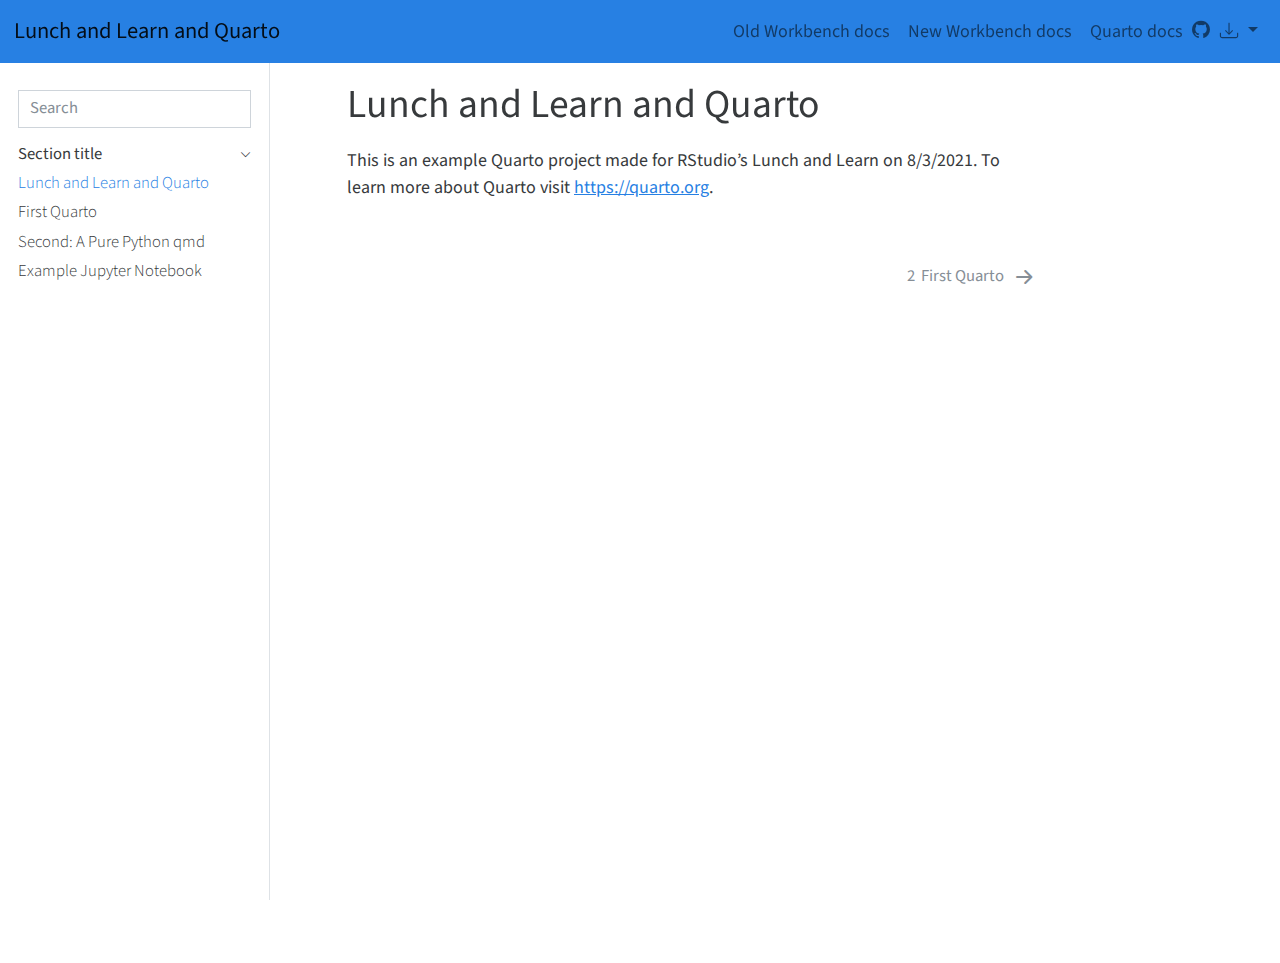
==== _book/index.html @ 731941e2 "First commit" ====
<!DOCTYPE html>
<html xmlns="http://www.w3.org/1999/xhtml" lang="" xml:lang=""><head>
  <meta charset="utf-8">
  <meta name="generator" content="quarto-0.2.78">
  <meta name="viewport" content="width=device-width, initial-scale=1.0, user-scalable=yes">
  <title>Lunch and Learn and Quarto</title>
  <style>
    code{white-space: pre-wrap;}
    span.smallcaps{font-variant: small-caps;}
    span.underline{text-decoration: underline;}
    div.column{display: inline-block; vertical-align: top; width: 50%;}
    div.hanging-indent{margin-left: 1.5em; text-indent: -1.5em;}
    ul.task-list{list-style: none;}
  </style>

  <!--[if lt IE 9]>
    <script src="//cdnjs.cloudflare.com/ajax/libs/html5shiv/3.7.3/html5shiv-printshiv.min.js"></script>
  <![endif]-->
  <script src="site_libs/quarto-nav/quarto-nav.js"></script>
  <script src="site_libs/quarto-nav/headroom.min.js"></script>
  <meta name="quarto:offset" content="./">
  <script src="site_libs/quarto-search/autocomplete.min.js"></script>
  <script src="site_libs/quarto-search/fuse.min.js"></script>
  <script src="site_libs/quarto-search/quarto-search.js"></script>
  <link href="./first.html" rel="next">
  <script src="site_libs/quarto-html/quarto.js"></script>
  <script src="site_libs/quarto-html/popper.min.js"></script>
  <script src="site_libs/quarto-html/tippy.umd.min.js"></script>
  <script src="site_libs/quarto-html/clipboard.min.js"></script>
  <script src="site_libs/quarto-html/anchor.min.js"></script>
  <link href="site_libs/quarto-html/tippy.css" rel="stylesheet">
  <link href="site_libs/quarto-html/quarto-syntax-highlighting.css" rel="stylesheet">
  <script src="site_libs/bootstrap/bootstrap.min.js"></script>
  <link href="site_libs/bootstrap/bootstrap-icons.css" rel="stylesheet">
  <link href="site_libs/bootstrap/bootstrap.min.css" rel="stylesheet">
</head>
<body>
<div id="quarto-search-results"></div>
<header id="quarto-header" class="headroom fixed-top">
<nav class="navbar navbar-expand-lg navbar-light bg-primary ">
    <div class="container-fluid">
  <a class="navbar-brand" href="./index.html">
    <span class="navbar-title">Lunch and Learn and Quarto</span>
  </a>
      <button class="navbar-toggler" type="button" data-bs-toggle="collapse" data-bs-target="#navbarCollapse" aria-controls="navbarCollapse" aria-expanded="false" aria-label="Toggle navigation" onclick="if (window.quartoToggleHeadroom) { window.quartoToggleHeadroom(); }">
  <span class="navbar-toggler-icon"></span>
</button>
      <div class="collapse navbar-collapse" id="navbarCollapse">
        <ul class="navbar-nav navbar-nav-scroll ms-auto">
  <li class="nav-item">
    <a class="nav-link" href="https://docs.rstudio.com/ide/server-pro/">Old Workbench docs</a>
  </li>  
  <li class="nav-item">
    <a class="nav-link" href="https://docs.rstudio.com/ide/server-pro/latest/">New Workbench docs</a>
  </li>  
  <li class="nav-item">
    <a class="nav-link" href="https://quarto.org">Quarto docs</a>
  </li>  
  <li class="nav-item compact">
    <a class="nav-link" href="https://github.com/pommevilla/lunch_and_learn_and_quarto"><i class="bi-github" role="img" aria-label="Source Code">
</i> 
 </a>
  </li>  
  <li class="nav-item dropdown  compact">
    <a class="nav-link dropdown-toggle" href="#" id="" role="button" data-bs-toggle="dropdown" aria-expanded="false">
      <i class="bi-download" role="img" aria-label="Download">
</i> 
    </a>
    <ul class="dropdown-menu dropdown-menu-end" aria-labelledby="">    
        <li>
    <a class="dropdown-item" href="./Lunch-and-Learn-and-Quarto.docx"><i class="bi-file-word" role="img">
</i> 
 Download Docx</a>
  </li>  
        <li>
    <a class="dropdown-item" href="./Lunch-and-Learn-and-Quarto.pdf"><i class="bi-file-pdf" role="img">
</i> 
 Download PDF</a>
  </li>  
    </ul>
  </li>
</ul>
      </div> <!-- /navcollapse -->
  </div> <!-- /container-fluid -->
</nav>
<nav class="quarto-secondary-nav py-2 d-lg-none d-md-block " data-bs-toggle="collapse" data-bs-target="#quarto-sidebar" aria-controls="quarto-sidebar" aria-expanded="false" aria-label="Toggle sidebar navigation" onclick="if (window.quartoToggleHeadroom) { window.quartoToggleHeadroom(); }">
  <div class="container-fluid d-flex justify-content-between">
    <h1 class="quarto-secondary-nav-title mb-0 fs-3 d-inline">Lunch and Learn and Quarto</h1>
    <button type="button" class="quarto-btn-toggle btn d-lg-none py-0 px-1 d-inline-block border-0 ">
      <i class="bi bi-chevron-right"></i>
    </button>
  </div>
</nav>
</header>
 <!-- /navbar/sidebar -->
<div class="container-fluid quarto-container d-flex flex-column page-layout-article">
<div class="row flex-fill" id="quarto-content">
  <div id="quarto-sidebar" class="col col-12 col-lg-3 d-lg-flex px-0 pt-0 sidebar collapse sidebar-navigation">
    <nav class="me-lg-auto py-2 docked  overflow-scroll">
    <div class="d-flex px-3 mt-2 flex-shrink-0 align-items-center">
      <div class="sidebar-search">
      <form class="d-flex mb-0">
  <input id="quarto-search" class="form-control" type="search" placeholder="Search" aria-label="Search">
</form>
      </div>
    </div>
  <div class="sidebar-menu-container"> 
  <ul class="list-unstyled mt-1 px-3">
      <ul class="list-unstyled sidebar-section depth1">
    <li class="">
        <div class="me-auto ">
            <a class="sidebar-section-item d-inline-flex text-start w-100 " data-bs-toggle="collapse" data-bs-target="#sectiontitle-collapse" aria-expanded="true">
              <div class="me-auto  sidebar-section-item">Section title</div>
            <div><i class="bi bi-chevron-right ms-2 "></i></div>
            </a>
        </div>
      <div class="collapse  show" id="sectiontitle-collapse">
        <ul class="list-unstyled sidebar-item-contents">
          <li class="sidebar-item">
  <a href="./index.html" class="active"><span class="chapter-title">Lunch and Learn and Quarto</span></a>
</li>
          <li class="sidebar-item">
  <a href="./first.html" class=""><span class="chapter-title">First Quarto</span></a>
</li>
          <li class="sidebar-item">
  <a href="./second.html" class=""><span class="chapter-title">Second: A Pure Python qmd</span></a>
</li>
          <li class="sidebar-item">
  <a href="./third.html" class=""><span class="chapter-title">Example Jupyter Notebook</span></a>
</li>
        </ul>
      </div>
    </li>
  </ul>
  </ul>
  </div>
</nav>
  </div>
  <div id="quarto-toc-sidebar" class="col col-md-3 col-lg-2 d-none d-md-block sidebar sidebar-toc order-last"></div>
  <div class="col mx-auto col-sm-12 col-md-9 col-lg-7 col-xl-7 px-lg-4 pe-xxl-4 ps-xxl-0">
<main>
<header id="title-block-header">
<h1 class="title d-none d-lg-block display-7">Lunch and Learn and Quarto</h1>
</header>
<p>This is an example Quarto project made for RStudio’s Lunch and Learn on 8/3/2021. To learn more about Quarto visit <a href="https://quarto.org" class="uri">https://quarto.org</a>.</p>

<!-- -->
<script type="application/javascript">
window.document.addEventListener("DOMContentLoaded", function (event) {
  const icon = "";
  const anchorJS = new window.AnchorJS();
  anchorJS.options = {
    placement: 'right',
    icon: icon
  };
  anchorJS.add('.anchored');
  const clipboard = new window.ClipboardJS('.code-copy-button', {
    target: function(trigger) {
      return trigger.previousElementSibling;
    }
  });
  clipboard.on('success', function(e) {
    // button target
    const button = e.trigger;
    // don't keep focus
    button.blur();
    // flash "checked"
    button.classList.add('code-copy-button-checked');
    setTimeout(function() {
      button.classList.remove('code-copy-button-checked');
    }, 1000);
    // clear code selection
    e.clearSelection();
  });
  function tippyHover(el, contentFn) {
    window.tippy(el, {
      allowHTML: true,
      content: contentFn,
      maxWidth: 500,
      delay: 100,
      interactive: true,
      interactiveBorder: 10,
      theme: 'quarto',
      placement: 'bottom-start'
    }); 
  }
  const noterefs = window.document.querySelectorAll('a[role="doc-noteref"]');
  for (var i=0; i<noterefs.length; i++) {
    const ref = noterefs[i];
    tippyHover(ref, function() {
      const id = new URL(ref.getAttribute('href')).hash.replace(/^#/, "");
      const note = window.document.getElementById(id);
      return note.innerHTML;
    });
  }
  var bibliorefs = window.document.querySelectorAll('a[role="doc-biblioref"]');
  for (var i=0; i<bibliorefs.length; i++) {
    const ref = bibliorefs[i];
    const cites = ref.parentNode.getAttribute('data-cites').split(' ');
    tippyHover(ref, function() {
      var popup = window.document.createElement('div');
      cites.forEach(function(cite) {
        var citeDiv = window.document.createElement('div');
        citeDiv.classList.add('hanging-indent');
        citeDiv.classList.add('csl-entry');
        var biblioDiv = window.document.getElementById('ref-' + cite);
        if (biblioDiv) {
          citeDiv.innerHTML = biblioDiv.innerHTML;
        }
        popup.appendChild(citeDiv);
      });
      return popup.innerHTML;
    });
  }
});
</script>
</main>
<div class="page-navigation page-navigation-docked">
  <div class="nav-page nav-page-previous">
  </div>
  <div class="nav-page nav-page-next">
      <a href="./first.html">
        <span class="nav-page-text"><span class="chapter-number">2</span>&nbsp; <span class="chapter-title">First Quarto</span></span> <i class="bi bi-arrow-right-short"></i>
      </a>
  </div>
</div>
</div> <!-- /main column -->
</div> <!-- /row -->
</div> <!-- /container fluid -->


</body></html>
---- _book/site_libs/quarto-html/tippy.css ----
.tippy-box[data-animation=fade][data-state=hidden]{opacity:0}[data-tippy-root]{max-width:calc(100vw - 10px)}.tippy-box{position:relative;background-color:#333;color:#fff;border-radius:4px;font-size:14px;line-height:1.4;outline:0;transition-property:transform,visibility,opacity}.tippy-box[data-placement^=top]>.tippy-arrow{bottom:0}.tippy-box[data-placement^=top]>.tippy-arrow:before{bottom:-7px;left:0;border-width:8px 8px 0;border-top-color:initial;transform-origin:center top}.tippy-box[data-placement^=bottom]>.tippy-arrow{top:0}.tippy-box[data-placement^=bottom]>.tippy-arrow:before{top:-7px;left:0;border-width:0 8px 8px;border-bottom-color:initial;transform-origin:center bottom}.tippy-box[data-placement^=left]>.tippy-arrow{right:0}.tippy-box[data-placement^=left]>.tippy-arrow:before{border-width:8px 0 8px 8px;border-left-color:initial;right:-7px;transform-origin:center left}.tippy-box[data-placement^=right]>.tippy-arrow{left:0}.tippy-box[data-placement^=right]>.tippy-arrow:before{left:-7px;border-width:8px 8px 8px 0;border-right-color:initial;transform-origin:center right}.tippy-box[data-inertia][data-state=visible]{transition-timing-function:cubic-bezier(.54,1.5,.38,1.11)}.tippy-arrow{width:16px;height:16px;color:#333}.tippy-arrow:before{content:"";position:absolute;border-color:transparent;border-style:solid}.tippy-content{position:relative;padding:5px 9px;z-index:1}
---- _book/site_libs/quarto-html/quarto-syntax-highlighting.css ----
/* quarto syntax highlight colors */
:root {
  --quarto-hl-ot-color: #007BA5;
  --quarto-hl-at-color: inherit;
  --quarto-hl-ss-color: #20794D;
  --quarto-hl-an-color: #5E5E5E;
  --quarto-hl-fu-color: #4758AB;
  --quarto-hl-st-color: #20794D;
  --quarto-hl-cf-color: #007BA5;
  --quarto-hl-op-color: #5E5E5E;
  --quarto-hl-er-color: #AD0000;
  --quarto-hl-bn-color: #AD0000;
  --quarto-hl-al-color: #AD0000;
  --quarto-hl-va-color: #111111;
  --quarto-hl-bu-color: inherit;
  --quarto-hl-ex-color: inherit;
  --quarto-hl-pp-color: #AD0000;
  --quarto-hl-in-color: #5E5E5E;
  --quarto-hl-vs-color: #20794D;
  --quarto-hl-wa-color: #5E5E5E;
  --quarto-hl-do-color: #5E5E5E;
  --quarto-hl-im-color: inherit;
  --quarto-hl-ch-color: #20794D;
  --quarto-hl-dt-color: #AD0000;
  --quarto-hl-fl-color: #AD0000;
  --quarto-hl-co-color: #5E5E5E;
  --quarto-hl-cv-color: #5E5E5E;
  --quarto-hl-cn-color: #8f5902;
  --quarto-hl-sc-color: #5E5E5E;
  --quarto-hl-dv-color: #AD0000;
  --quarto-hl-kw-color: #007BA5;
}

/* other quarto variables */
:root {
  --quarto-font-monospace: SFMono-Regular, Menlo, Monaco, Consolas, "Liberation Mono", "Courier New", monospace;
}

code span {
  color: #007BA5;
}

div.sourceCode {
  color: #007BA5;
}

code span.ot {
  color: #007BA5;
}

code span.ss {
  color: #20794D;
}

code span.an {
  color: #5E5E5E;
}

code span.fu {
  color: #4758AB;
}

code span.st {
  color: #20794D;
}

code span.cf {
  color: #007BA5;
}

code span.op {
  color: #5E5E5E;
}

code span.er {
  color: #AD0000;
}

code span.bn {
  color: #AD0000;
}

code span.al {
  color: #AD0000;
}

code span.va {
  color: #111111;
}

code span.pp {
  color: #AD0000;
}

code span.in {
  color: #5E5E5E;
}

code span.vs {
  color: #20794D;
}

code span.wa {
  color: #5E5E5E;
  font-style: italic;
}

code span.do {
  color: #5E5E5E;
  font-style: italic;
}

code span.ch {
  color: #20794D;
}

code span.dt {
  color: #AD0000;
}

code span.fl {
  color: #AD0000;
}

code span.co {
  color: #5E5E5E;
}

code span.cv {
  color: #5E5E5E;
  font-style: italic;
}

code span.cn {
  color: #8f5902;
}

code span.sc {
  color: #5E5E5E;
}

code span.dv {
  color: #AD0000;
}

code span.kw {
  color: #007BA5;
}
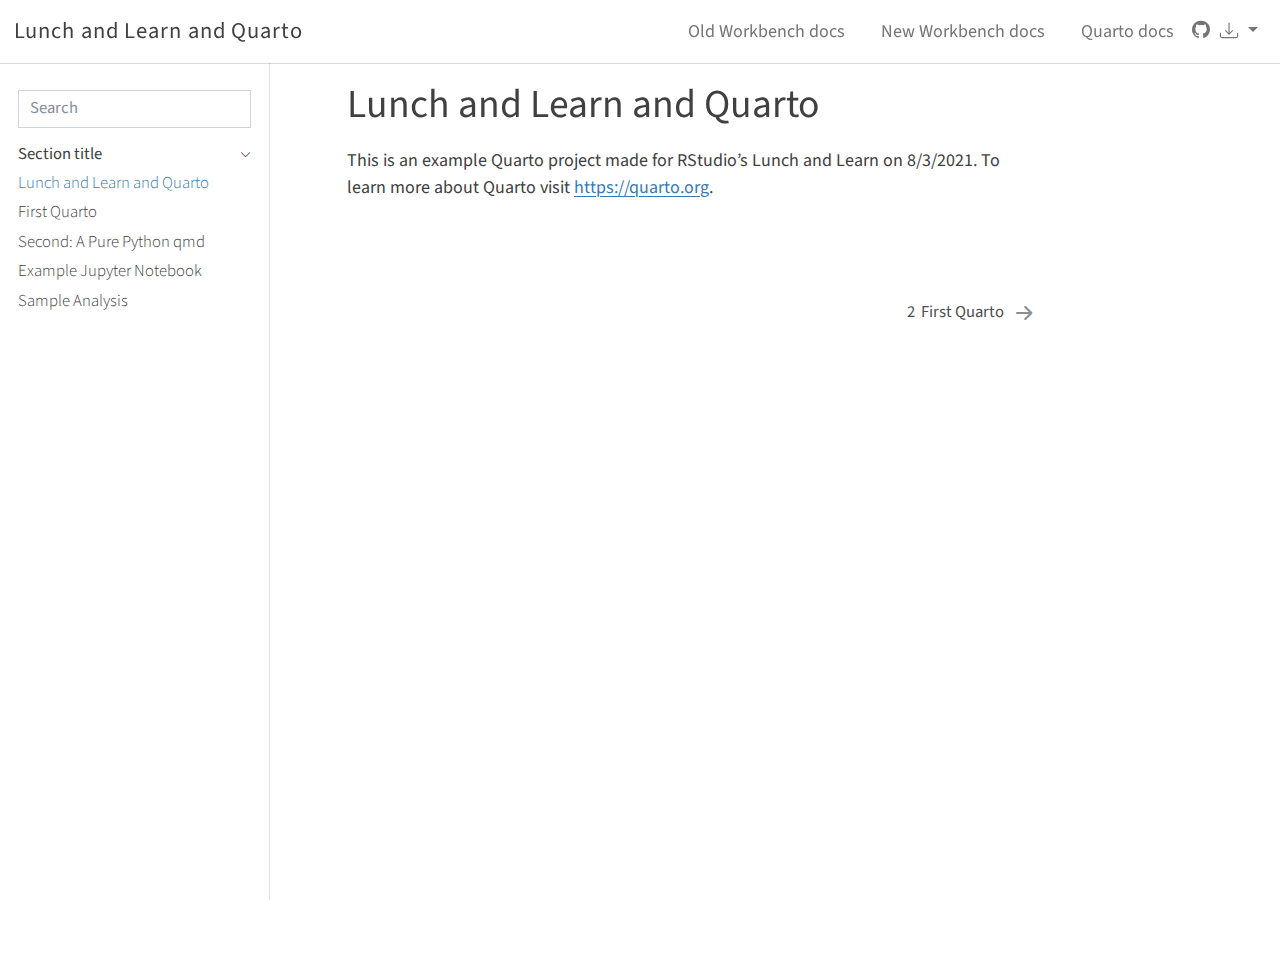
==== commit b260a5b9: "Update" ====
--- a/_book/index.html
+++ b/_book/index.html
@@ -127,6 +127,9 @@
 </li>
           <li class="sidebar-item">
   <a href="./third.html" class=""><span class="chapter-title">Example Jupyter Notebook</span></a>
+</li>
+          <li class="sidebar-item">
+  <a href="./four.html" class=""><span class="chapter-title">Sample Analysis</span></a>
 </li>
         </ul>
       </div>
